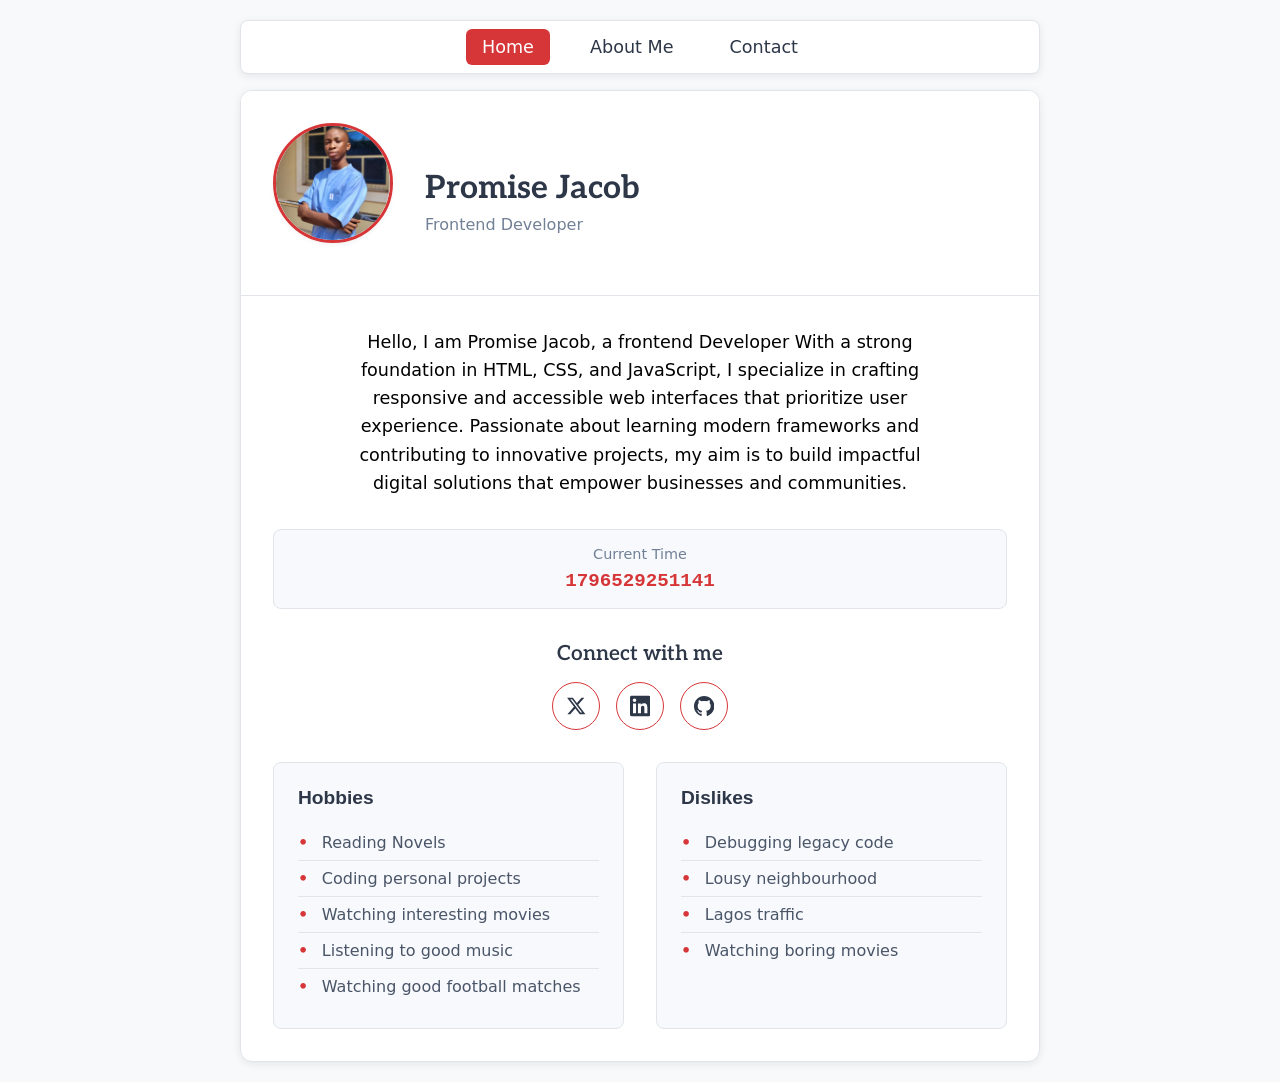
==== index.html @ cf3b5e5f "first commit" ====
<!DOCTYPE html>
<html lang="en">

<head>
    <meta charset="UTF-8">
    <meta name="viewport" content="width=device-width, initial-scale=1.0">
    <title>Profile Card</title>
    <link rel="preconnect" href="https://fonts.googleapis.com">
    <link rel="preconnect" href="https://fonts.gstatic.com" crossorigin>
    <link href="https://fonts.googleapis.com/css2?family=Aleo:wght@400;700&display=swap" rel="stylesheet">
    <link rel="stylesheet" href="style.css">
</head>

<body>
    <nav class="main-nav" data-testid="test-main-nav">
        <ul class="nav-links">
            <li><a href="index.html" class="nav-link active" data-testid="test-nav-home">Home</a></li>
            <li><a href="about.html" class="nav-link" data-testid="test-nav-about">About Me</a></li>
            <li><a href="contact.html" class="nav-link" data-testid="test-nav-contact">Contact</a></li>
        </ul>
    </nav>
    <article class="profile-card" data-testid="test-profile-card">
        <header class="card-header">
            <div class="avatar-section">
                <figure class="avatar-figure">
                    <img src="./images/promise1.jpg" alt="Profile avatar of Promise Jacob" class="avatar"
                        data-testid="test-user-avatar" tabindex="0">
                </figure>
                <input type="file" id="avatar-upload" accept="image/*" hidden>
            </div>
            <div class="name-section">
                <h2 class="user-name" data-testid="test-user-name">Promise Jacob</h2>
                <p class="user-title">Frontend Developer</p>
            </div>
        </header>
        <div class="card-content">
            <section class="bio-section">
                <p class="user-bio" data-testid="test-user-bio">
                    Hello, I am Promise Jacob, a frontend Developer With a strong foundation in HTML, CSS, and
                    JavaScript, I specialize in crafting responsive and accessible web interfaces that prioritize user
                    experience. Passionate about learning modern frameworks and contributing to innovative projects,
                    my aim is to build impactful digital solutions that empower businesses and communities.
                </p>
            </section>
            <section class="time-section">
                <div class="time-label">Current Time</div>
                <div class="user-time" data-testid="test-user-time" id="current-time"></div>
            </section>
            <nav class="social-nav" data-testid="test-user-social-links">
                <h3>Connect with me</h3>
                <ul class="social-links">
                    <li>
                        <a href="https://twitter.com/thepromzzy" class="social-link" target="_blank"
                            rel="noopener noreferrer" data-testid="test-user-social-twitter" title="Twitter/X">
                            <svg viewBox="0 0 24 24" xmlns="http://www.w3.org/2000/svg">
                                <path
                                    d="M18.244 2.25h3.308l-7.227 8.26 8.502 11.24H16.17l-5.214-6.817L4.99 21.75H1.68l7.73-8.835L1.254 2.25H8.08l4.713 6.231zm-1.161 17.52h1.833L7.084 4.126H5.117z">
                                </path>
                            </svg>
                        </a>
                    </li>
                    <li>
                        <a href="https://www.linkedin.com/in/promiseayodeji" class="social-link" target="_blank"
                            rel="noopener noreferrer" data-testid="test-user-social-linkedin" title="LinkedIn">
                            <svg viewBox="0 0 24 24" xmlns="http://www.w3.org/2000/svg">
                                <path
                                    d="M20.447 20.452h-3.554v-5.569c0-1.328-.027-3.037-1.852-3.037-1.853 0-2.136 1.445-2.136 2.939v5.667H9.351V9h3.414v1.561h.046c.477-.9 1.637-1.85 3.37-1.85 3.601 0 4.267 2.37 4.267 5.455v6.286zM5.337 7.433c-1.144 0-2.063-.926-2.063-2.065 0-1.138.92-2.063 2.063-2.063 1.14 0 2.064.925 2.064 2.063 0 1.139-.925 2.065-2.064 2.065zm1.782 13.019H3.555V9h3.564v11.452zM22.225 0H1.771C.792 0 0 .774 0 1.729v20.542C0 23.227.792 24 1.771 24h20.451C23.2 24 24 23.227 24 22.271V1.729C24 .774 23.2 0 22.222 0h.003z">
                                </path>
                            </svg>
                        </a>
                    </li>
                    <li>
                        <a href="https://github.com/thepromzzy" class="social-link" target="_blank"
                            rel="noopener noreferrer" data-testid="test-user-social-github" title="GitHub">
                            <svg viewBox="0 0 24 24" xmlns="http://www.w3.org/2000/svg">
                                <path
                                    d="M12 .297c-6.63 0-12 5.373-12 12 0 5.303 3.438 9.8 8.205 11.385.6.113.82-.258.82-.577 0-.285-.01-1.04-.015-2.04-3.338.724-4.042-1.61-4.042-1.61C4.422 18.07 3.633 17.7 3.633 17.7c-1.087-.744.084-.729.084-.729 1.205.084 1.838 1.236 1.838 1.236 1.07 1.835 2.809 1.305 3.495.998.108-.776.417-1.305.76-1.605-2.665-.3-5.466-1.332-5.466-5.93 0-1.31.465-2.38 1.235-3.22-.135-.303-.54-1.523.105-3.176 0 0 1.005-.322 3.3 1.23.96-.267 1.98-.399 3-.405 1.02.006 2.04.138 3 .405 2.28-1.552 3.285-1.23 3.285-1.23.645 1.653.24 2.873.12 3.176.765.84 1.23 1.91 1.23 3.22 0 4.61-2.805 5.625-5.475 5.92.42.36.81 1.096.81 2.22 0 1.606-.015 2.896-.015 3.286 0 .315.21.69.825.57C20.565 22.092 24 17.592 24 12.297c0-6.627-5.373-12-12-12">
                                </path>
                            </svg>
                        </a>
                    </li>
                </ul>
            </nav>
            <div class="lists-container">
                <section class="list-section hobbies-section" data-testid="test-user-hobbies">
                    <h3>Hobbies</h3>
                    <ul class="list">
                        <li class="list-item">Reading Novels</li>
                        <li class="list-item">Coding personal projects</li>
                        <li class="list-item">Watching interesting movies</li>
                        <li class="list-item">Listening to good music</li>
                        <li class="list-item">Watching good football matches</li>
                    </ul>
                </section>
                <section class="list-section dislikes-section" data-testid="test-user-dislikes">
                    <h3>Dislikes</h3>
                    <ul class="list">
                        <li class="list-item">Debugging legacy code</li>
                        <li class="list-item">Lousy neighbourhood</li>
                        <li class="list-item">Lagos traffic</li>
                        <li class="list-item">Watching boring movies</li>
                    </ul>
                </section>
            </div>
        </div>
    </article>
    <script src="script.js"></script>
</body>

</html>
---- style.css ----
* {
  margin: 0;
  padding: 0;
  box-sizing: border-box;
}

body {
  font-family: system-ui, -apple-system, BlinkMacSystemFont, "Segoe UI", Roboto,
    Oxygen, Ubuntu, Cantarell, "Open Sans", "Helvetica Neue", sans-serif;
  background: #f8f9fa;
  min-height: 100vh;
  display: flex;
  flex-direction: column;
  align-items: center;
  padding: 20px;
}

.main-nav {
  background: white;
  border-radius: 8px;
  box-shadow: 0 2px 8px rgba(0, 0, 0, 0.08);
  border: 1px solid #e1e5e9;
  padding: 1rem;
  margin-bottom: 1rem;
  width: 100%;
  max-width: 800px;
}

.nav-links {
  list-style: none;
  display: flex;
  justify-content: center;
  gap: 1.5rem;
}

.nav-link {
  text-decoration: none;
  color: #2d3748;
  font-weight: 500;
  font-size: 1.1rem;
  padding: 0.5rem 1rem;
  border-radius: 6px;
  transition: background 0.3s ease, color 0.3s ease;
}

.nav-link:hover,
.nav-link:focus,
.nav-link.active {
  background: #d63637;
  color: white;
}

.profile-card,
.contact-card,
.about-card {
  background: white;
  border-radius: 12px;
  box-shadow: 0 2px 8px rgba(0, 0, 0, 0.08);
  border: 1px solid #e1e5e9;
  overflow: hidden;
  max-width: 800px;
  width: 100%;
}

.card-header {
  background: #ffffff;
  color: #2d3748;
  padding: 2rem;
  text-align: center;
  border-bottom: 1px solid #e1e5e9;
}

@media (min-width: 769px) {
  .card-header {
    display: flex;
    align-items: center;
    gap: 2rem;
    text-align: left;
    padding: 2rem;
  }
  .avatar-section {
    margin-bottom: 0;
    flex-shrink: 0;
  }
  .name-section {
    flex: 1;
  }
  .user-name {
    margin: 0 0 0.5rem 0;
  }
  .user-title {
    margin: 0;
  }
}

.avatar-section {
  margin-bottom: 1rem;
}

.avatar-figure {
  margin: 0;
  display: inline-block;
}

.avatar {
  width: 120px;
  height: 120px;
  border-radius: 50%;
  border: 3px solid #d63637;
  object-fit: cover;
  box-shadow: 0 2px 4px rgba(0, 0, 0, 0.05);
  cursor: pointer;
  transition: transform 0.2s;
}

.avatar:hover,
.avatar:focus {
  transform: scale(1.05);
}

.user-name {
  font-family: "Aleo", serif;
  font-size: 2rem;
  font-weight: 700;
  margin: 1rem 0 0.5rem 0;
  color: #2d3748;
}

.user-title {
  font-size: 1rem;
  color: #718096;
  margin: 0.5rem 0 0 0;
  font-weight: 500;
}

.card-content {
  padding: 2rem;
}

.bio-section {
  margin-bottom: 2rem;
}

.user-bio {
  font-size: 1.1rem;
  line-height: 1.6;
  color: black;
  text-align: center;
  max-width: 600px;
  margin: 0 auto;
}

.time-section {
  background: #f7f9fc;
  border: 1px solid #e1e5e9;
  border-radius: 8px;
  padding: 1rem;
  margin: 1.5rem 0;
  text-align: center;
}

.time-label {
  font-size: 0.9rem;
  color: #718096;
  margin-bottom: 0.5rem;
}

.user-time {
  font-size: 1.2rem;
  font-weight: bold;
  color: #d63637;
  font-family: "Courier New", monospace;
}

.social-nav {
  margin: 2rem 0;
  text-align: center;
}

.social-nav h3 {
  font-family: "Aleo", serif;
  color: #2d3748;
  margin-bottom: 1rem;
  font-size: 1.3rem;
  font-weight: 600;
}

.social-links {
  list-style: none;
  display: flex;
  gap: 1rem;
  justify-content: center;
  flex-wrap: wrap;
}

.social-link {
  background: white;
  color: #2d3748;
  padding: 0.8rem;
  text-decoration: none;
  border-radius: 50%;
  transition: all 0.3s ease;
  font-weight: 500;
  display: inline-flex;
  align-items: center;
  justify-content: center;
  border: 1px solid #d63637;
  width: 48px;
  height: 48px;
}

.social-link svg {
  width: 24px;
  height: 24px;
  fill: currentColor;
}

.social-link:hover,
.social-link:focus {
  background: #d63637;
  transform: translateY(-1px);
}

.lists-container {
  display: grid;
  grid-template-columns: 1fr 1fr;
  gap: 2rem;
  margin-top: 2rem;
}

.list-section {
  background: #f7f9fc;
  border-radius: 8px;
  padding: 1.5rem;
  border: 1px solid #e1e5e9;
  transition: border-color 0.3s ease;
}

.list-section:hover {
  border-color: #d63637;
}

.list-section h3 {
  font-family: Verdana, Geneva, Tahoma, sans-serif;
  color: #2d3748;
  margin-bottom: 1rem;
  font-size: 1.2rem;
  font-weight: 600;
  display: flex;
  align-items: center;
  gap: 0.5rem;
}

.list {
  list-style: none;
}

.list-item {
  padding: 0.5rem 0;
  border-bottom: 1px solid #e1e5e9;
  color: #4a5568;
  transition: color 0.2s ease;
}

.list-item:last-child {
  border-bottom: none;
}

.list-item:hover {
  color: #d63637;
}

.list-item::before {
  content: "• ";
  color: #d63637;
  font-weight: bold;
  margin-right: 0.5rem;
}

.contact-title,
.about-title {
  font-family: "Aleo", serif;
  font-size: 2rem;
  color: #2d3748;
  text-align: center;
  margin: 2rem 0 1.5rem;
}

.contact-card,
.about-card {
  padding: 2rem;
}

.form-group {
  margin-bottom: 1.5rem;
}

.form-label {
  display: block;
  font-size: 1rem;
  color: #2d3748;
  margin-bottom: 0.5rem;
  font-weight: 500;
}

.form-input {
  width: 100%;
  padding: 0.75rem;
  border: 1px solid #e1e5e9;
  border-radius: 6px;
  font-size: 1rem;
  color: #2d3748;
  transition: border-color 0.3s ease;
}

.form-input:focus {
  outline: none;
  border-color: #d63637;
  box-shadow: 0 0 0 3px rgba(214, 54, 55, 0.1);
}

.form-input[aria-invalid="true"] {
  border-color: #d63637;
}

textarea.form-input {
  min-height: 120px;
  resize: vertical;
}

.error-message {
  color: #d63637;
  font-size: 0.9rem;
  margin-top: 0.25rem;
}

.success-message {
  color: #2d3748;
  font-size: 1.1rem;
  text-align: center;
  margin-top: 1rem;
  background: #f7f9fc;
  padding: 1rem;
  border-radius: 6px;
  border: 1px solid #e1e5e9;
}

.form-submit {
  background: #d63637;
  color: white;
  border: none;
  padding: 0.75rem 1.5rem;
  border-radius: 6px;
  font-size: 1rem;
  font-weight: 500;
  cursor: pointer;
  transition: background 0.3s ease;
}

.form-submit:hover,
.form-submit:focus {
  background: #b32d2e;
}

.about-section {
  margin-bottom: 2rem;
}

.about-section h2 {
  font-family: "Aleo", serif;
  font-size: 1.5rem;
  color: #2d3748;
  margin-bottom: 0.75rem;
}

.about-section p {
  font-size: 1.1rem;
  line-height: 1.6;
  color: #4a5568;
}

@media (max-width: 768px) {
  body {
    padding: 10px;
  }
  .card-header,
  .contact-card,
  .about-card {
    padding: 1.5rem;
  }
  .user-name,
  .contact-title,
  .about-title {
    font-size: 1.5rem;
  }
  .avatar {
    width: 100px;
    height: 100px;
  }
  .card-content {
    padding: 1.5rem;
  }
  .lists-container {
    grid-template-columns: 1fr;
    gap: 1.5rem;
  }
  .social-links {
    justify-content: center;
  }
  .social-link {
    width: 48px;
    height: 48px;
  }
  .nav-links {
    flex-direction: column;
    align-items: center;
  }
}

@media (max-width: 480px) {
  .card-header,
  .contact-card,
  .about-card {
    padding: 1rem;
  }
  .user-name,
  .contact-title,
  .about-title {
    font-size: 1.3rem;
  }
  .avatar {
    width: 80px;
    height: 80px;
  }
  .user-bio,
  .about-section p {
    font-size: 1rem;
  }
  .social-link {
    width: 48px;
    height: 48px;
  }
}

@media (prefers-contrast: high) {
  .profile-card,
  .contact-card,
  .about-card {
    border: 2px solid #000;
  }
  .social-link,
  .form-input,
  .form-submit {
    border: 2px solid #000;
  }
}
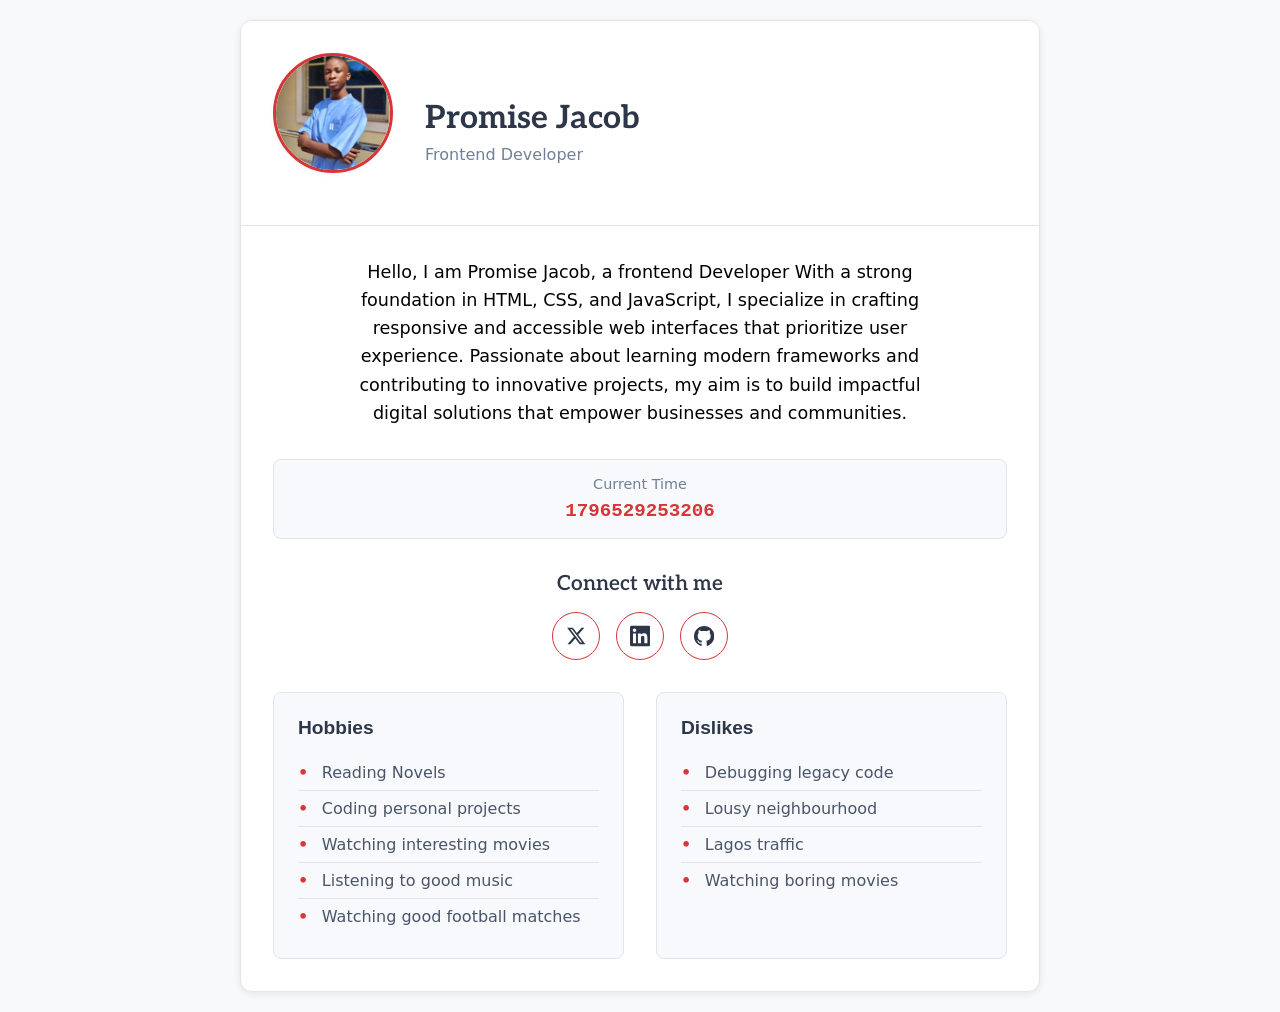
==== commit ef9f0a63: "final implementation" ====
--- a/index.html
+++ b/index.html
@@ -12,13 +12,6 @@
 </head>
 
 <body>
-    <nav class="main-nav" data-testid="test-main-nav">
-        <ul class="nav-links">
-            <li><a href="index.html" class="nav-link active" data-testid="test-nav-home">Home</a></li>
-            <li><a href="about.html" class="nav-link" data-testid="test-nav-about">About Me</a></li>
-            <li><a href="contact.html" class="nav-link" data-testid="test-nav-contact">Contact</a></li>
-        </ul>
-    </nav>
     <article class="profile-card" data-testid="test-profile-card">
         <header class="card-header">
             <div class="avatar-section">
